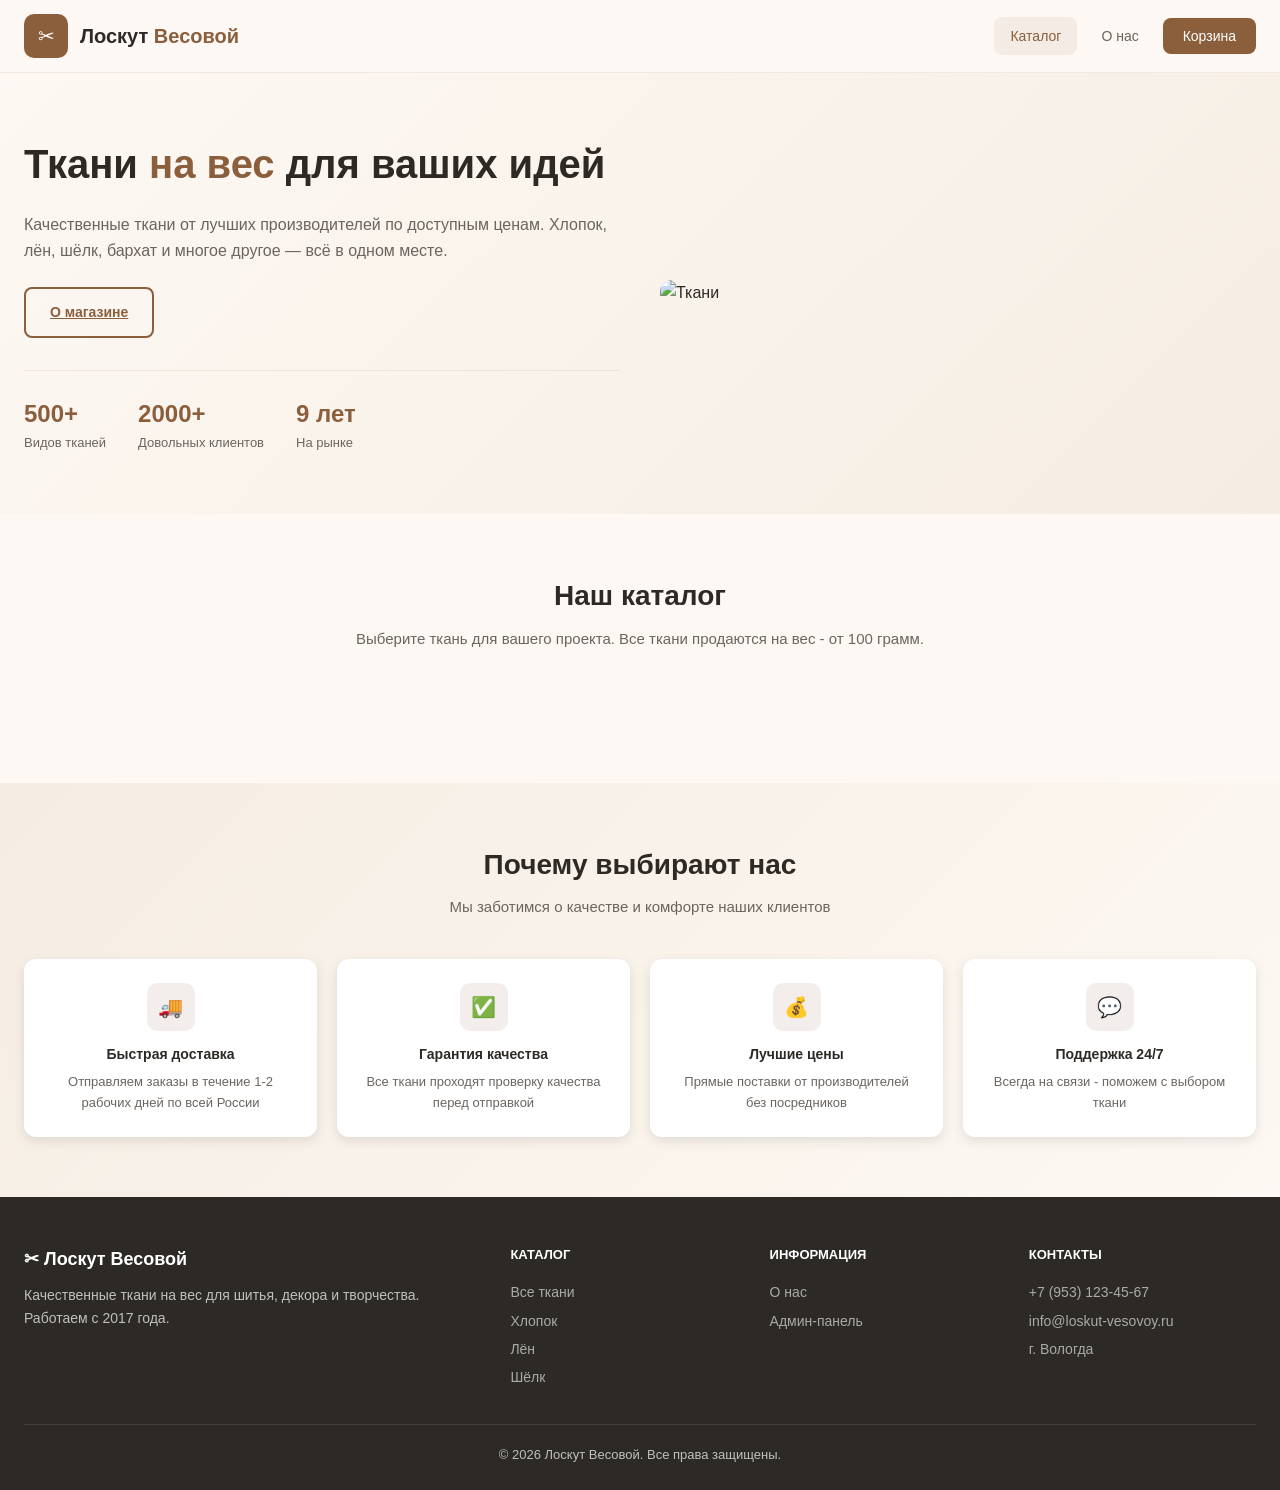
==== index.html @ c0ed5015 "Update index.html" ====
<!DOCTYPE html>
<html lang="ru">
<head>
    <meta charset="UTF-8">
    <meta name="viewport" content="width=device-width, initial-scale=1.0">
    <title>Лоскут Весовой — Ткани на любой вкус</title>
    <link href="https://cdn.jsdelivr.net/npm/@fontsource/open-sans@4.5.14/index.min.css" rel="stylesheet">
    <link href="https://cdn.jsdelivr.net/npm/@fontsource/montserrat@4.5.14/index.min.css" rel="stylesheet">
    <link rel="stylesheet" href="styles.css">
</head>
<body>

<!-- Header -->
<header class="header" id="header">
    <div class="header-inner">
        <a href="#" class="logo" onclick="showPage('catalog')">
            <div class="logo-icon">✂</div>
            <div class="logo-text">Лоскут <span>Весовой</span></div>
        </a>
        <nav class="nav">
            <a href="index.html" class="nav-link active">Каталог</a>
            <a href="about.html" class="nav-link">О нас</a>

            <button class="cart-btn" onclick="toggleCart()">
                Корзина
                <span class="cart-badge" id="cartBadge" style="display:none">0</span>
            </button>
        </nav>
    </div>
</header>

<!-- Hero -->
<section class="hero" id="hero-section">
    <div class="hero-inner">
        <div class="hero-content">
            <h1>Ткани <span>на вес</span> для ваших идей</h1>
            <p>Качественные ткани от лучших производителей по доступным ценам. Хлопок, лён, шёлк, бархат и многое другое — всё в одном месте.</p>
            <div class="hero-buttons">
                <a href="about.html" class="btn-secondary">О магазине</a>
            </div>
            <div class="hero-stats">
                <div class="stat-item"><div class="stat-number">500+</div><div class="stat-label">Видов тканей</div></div>
                <div class="stat-item"><div class="stat-number">2000+</div><div class="stat-label">Довольных клиентов</div></div>
                <div class="stat-item"><div class="stat-number">9 лет</div><div class="stat-label">На рынке</div></div>
            </div>
        </div>
        <div class="hero-image">
            <img src="https://image.qwenlm.ai/public_source/76bb5dd4-4f72-4671-b805-d03a52364dad/100a3c32a-c3f6-46ad-b2ae-1c4dc90c22da.png" alt="Ткани">
        </div>
    </div>
</section>

<!-- Catalog Page -->
<div id="page-catalog">
    <section class="section">
        <div class="section-header">
            <h2>Наш каталог</h2>
            <p>Выберите ткань для вашего проекта. Все ткани продаются на вес - от 100 грамм.</p>
        </div>
        <div class="categories" id="categories"></div>
        <div class="products-grid" id="productsGrid"></div>
    </section>
    
    <section class="features">
        <div class="section-header">
            <h2>Почему выбирают нас</h2>
            <p>Мы заботимся о качестве и комфорте наших клиентов</p>
        </div>
        <div class="features-grid">
            <div class="feature-card">
                <div class="feature-icon">🚚</div>
                <h3>Быстрая доставка</h3>
                <p>Отправляем заказы в течение 1-2 рабочих дней по всей России</p>
            </div>
            <div class="feature-card">
                <div class="feature-icon">✅</div>
                <h3>Гарантия качества</h3>
                <p>Все ткани проходят проверку качества перед отправкой</p>
            </div>
            <div class="feature-card">
                <div class="feature-icon">💰</div>
                <h3>Лучшие цены</h3>
                <p>Прямые поставки от производителей без посредников</p>
            </div>
            <div class="feature-card">
                <div class="feature-icon">💬</div>
                <h3>Поддержка 24/7</h3>
                <p>Всегда на связи - поможем с выбором ткани</p>
            </div>
        </div>
    </section>
</div>

<!-- Footer -->
<footer class="footer" id="footer">
    <div class="footer-inner">
        <div class="footer-brand">
            <h3>✂ Лоскут Весовой</h3>
            <p>Качественные ткани на вес для шитья, декора и творчества. Работаем с 2017 года.</p>
        </div>
        <div class="footer-col">
            <h4>Каталог</h4>
            <a onclick="filterProducts('all')">Все ткани</a>
            <a onclick="filterProducts('cotton')">Хлопок</a>
            <a onclick="filterProducts('linen')">Лён</a>
            <a onclick="filterProducts('silk')">Шёлк</a>
        </div>
        <div class="footer-col">
            <h4>Информация</h4>
            <a href="about.html">О нас</a>
            <a href="admin.html">Админ-панель</a>
        </div>
        <div class="footer-col">
            <h4>Контакты</h4>
            <a>+7 (953) 123-45-67</a>
            <a>info@loskut-vesovoy.ru</a>
            <a>г. Вологда</a>
        </div>
    </div>
    <div class="footer-bottom">© 2026 Лоскут Весовой. Все права защищены.</div>
</footer>

<!-- Cart Sidebar -->
<div class="cart-overlay" id="cartOverlay" onclick="toggleCart()"></div>
<div class="cart-sidebar" id="cartSidebar">
    <div class="cart-header">
        <h3>Корзина</h3>
        <button class="cart-close" onclick="toggleCart()">✕</button>
    </div>
    <div class="cart-items" id="cartItems"></div>
    <div class="cart-footer" id="cartFooter" style="display:none;">
        <div class="cart-total">
            <span class="cart-total-label">Итого:</span>
            <span class="cart-total-value" id="cartTotal">0 ₽</span>
        </div>
        <button class="checkout-btn" onclick="openCheckout()">Оформить заказ</button>
    </div>
</div>

<!-- Product Popup Modal -->
<div class="modal-overlay" id="productModal">
    <div class="modal modal-product">
        <div class="modal-header">
            <h3 id="modalProductTitle">Товар</h3>
            <button class="modal-close" onclick="closeProductModal()">✕</button>
        </div>
        <div class="modal-body" id="modalProductBody"></div>
    </div>
</div>

<!-- Checkout Modal -->
<div class="modal-overlay" id="checkoutModal">
    <div class="modal">
        <div class="modal-header">
            <h3>Оформление заказа</h3>
            <button class="modal-close" onclick="closeCheckout()">✕</button>
        </div>
        <div class="modal-body" id="checkoutBody">
            <div class="order-summary" id="orderSummary"></div>
            <form id="orderForm" onsubmit="submitOrder(event)">
                <div class="form-group">
                    <label class="form-label">Имя *</label>
                    <input type="text" class="form-input" id="customerName" required placeholder="Ваше имя">
                </div>
                <div class="form-row">
                    <div class="form-group">
                        <label class="form-label">Телефон *</label>
                        <input type="tel" class="form-input" id="customerPhone" required placeholder="+7 (___) ___-__-__">
                    </div>
                    <div class="form-group">
                        <label class="form-label">Email</label>
                        <input type="email" class="form-input" id="customerEmail" placeholder="email@example.com">
                    </div>
                </div>
                <div class="form-group">
                    <label class="form-label">Город *</label>
                    <input type="text" class="form-input" id="customerCity" required placeholder="Ваш город">
                </div>
                <div class="form-group">
                    <label class="form-label">Адрес доставки *</label>
                    <input type="text" class="form-input" id="customerAddress" required placeholder="Улица, дом, квартира">
                </div>
                <div class="form-group">
                    <label class="form-label">Комментарий</label>
                    <textarea class="form-input" id="customerComment" placeholder="Дополнительные пожелания..."></textarea>
                </div>
                <button type="submit" class="submit-order-btn">Подтвердить заказ</button>
            </form>
        </div>
    </div>
</div>

<!-- Toast Notifications -->
<div class="toast-container" id="toastContainer"></div>

<script src="js/script.js"></script>
</body>
</html>
---- styles.css ----
/* ===== RESET & BASE ===== */
* { margin: 0; padding: 0; box-sizing: border-box; }

:root {
    --primary: #8B5E3C;
    --primary-dark: #6B4226;
    --bg: #FDF8F3;
    --bg-card: #FFFFFF;
    --text: #2D2A26;
    --text-light: #6B6560;
    --success: #4A7C59;
    --danger: #C45B4A;
    --shadow: 0 4px 12px rgba(0,0,0,0.1);
    --radius: 12px;
    --radius-sm: 8px;
}

body {
    font-family: 'Open Sans', sans-serif;
    background: var(--bg);
    color: var(--text);
    line-height: 1.6;
}

h1, h2, h3, h4 { font-family: 'Montserrat', sans-serif; }

/* ===== HEADER ===== */
.header {
    position: fixed; top: 0; left: 0; right: 0; z-index: 1000;
    background: rgba(253, 248, 243, 0.95);
    border-bottom: 1px solid rgba(139, 94, 60, 0.1);
}
.header-inner {
    max-width: 1280px; margin: 0 auto; padding: 0 24px;
    display: flex; align-items: center; justify-content: space-between;
    height: 72px;
}
.logo { display: flex; align-items: center; gap: 12px; text-decoration: none; color: var(--text); }
.logo-icon {
    width: 44px; height: 44px; background: var(--primary);
    border-radius: 10px; display: flex; align-items: center; justify-content: center;
    color: white; font-size: 20px;
}
.logo-text { font-weight: 700; font-size: 20px; }
.logo-text span { color: var(--primary); }

.nav { display: flex; align-items: center; gap: 8px; }
.nav-link {
    padding: 8px 16px; border-radius: var(--radius-sm);
    text-decoration: none; color: var(--text-light);
    font-size: 14px; border: none; background: none; cursor: pointer;
}
.nav-link:hover, .nav-link.active { color: var(--primary); background: rgba(139, 94, 60, 0.08); }

.cart-btn {
    position: relative; display: flex; align-items: center; gap: 8px;
    padding: 10px 20px; background: var(--primary); color: white;
    border: none; border-radius: var(--radius-sm); font-size: 14px; cursor: pointer;
}
.cart-badge {
    position: absolute; top: -6px; right: -6px;
    background: var(--danger); color: white;
    width: 22px; height: 22px; border-radius: 50%;
    display: flex; align-items: center; justify-content: center;
    font-size: 11px; border: 2px solid var(--bg);
}

/* ===== HERO ===== */
.hero { margin-top: 72px; padding: 60px 24px; background: linear-gradient(135deg, #FDF8F3, #F5EDE3); }
.hero-inner { max-width: 1280px; margin: 0 auto; display: grid; grid-template-columns: 1fr 1fr; gap: 40px; align-items: center; }
.hero-content h1 { font-size: 40px; margin-bottom: 16px; }
.hero-content h1 span { color: var(--primary); }
.hero-content p { font-size: 16px; color: var(--text-light); margin-bottom: 24px; }
.hero-buttons { display: flex; gap: 12px; flex-wrap: wrap; }
.hero-image img { width: 100%; border-radius: var(--radius); }
.hero-stats { display: flex; gap: 32px; margin-top: 32px; padding-top: 24px; border-top: 1px solid rgba(139, 94, 60, 0.1); }
.stat-number { font-size: 24px; font-weight: 700; color: var(--primary); }
.stat-label { font-size: 13px; color: var(--text-light); }

/* ===== BUTTONS ===== */
.btn-primary, .btn-secondary {
    padding: 12px 24px; border-radius: var(--radius-sm);
    font-size: 14px; font-weight: 600; cursor: pointer; border: none;
    display: inline-flex; align-items: center; gap: 8px;
}
.btn-primary { background: var(--primary); color: white; }
.btn-primary:hover { background: var(--primary-dark); }
.btn-secondary { background: transparent; color: var(--primary); border: 2px solid var(--primary); }
.btn-secondary:hover { background: rgba(139, 94, 60, 0.08); }
.btn-small { padding: 8px 16px; font-size: 13px; }
.btn-secondary.danger { border-color: var(--danger); color: var(--danger); }

/* ===== SECTIONS ===== */
.section { padding: 60px 24px; max-width: 1280px; margin: 0 auto; }
.section-header { text-align: center; margin-bottom: 40px; }
.section-header h2 { font-size: 28px; margin-bottom: 8px; }
.section-header p { color: var(--text-light); font-size: 15px; }

/* ===== CATEGORIES ===== */
.categories { display: flex; justify-content: center; gap: 10px; margin-bottom: 32px; flex-wrap: wrap; }
.category-btn {
    padding: 8px 20px; border: 2px solid rgba(139, 94, 60, 0.15);
    background: transparent; border-radius: 50px; font-size: 14px; cursor: pointer;
}
.category-btn:hover, .category-btn.active { border-color: var(--primary); color: var(--primary); }
.category-btn.active { background: var(--primary); color: white; }

/* ===== PRODUCTS GRID ===== */
.products-grid { display: grid; grid-template-columns: repeat(auto-fill, minmax(260px, 1fr)); gap: 20px; }
.product-card {
    background: var(--bg-card); border-radius: var(--radius); overflow: hidden;
    box-shadow: var(--shadow); cursor: pointer; transition: transform 0.2s;
}
.product-card:hover { transform: translateY(-4px); }
.product-image { position: relative; height: 200px; overflow: hidden; }
.product-image img { width: 100%; height: 100%; object-fit: cover; }
.product-badge {
    position: absolute; top: 10px; left: 10px; padding: 4px 10px;
    border-radius: 50px; font-size: 11px; font-weight: 600; color: white;
}
.badge-new { background: var(--success); }
.badge-sale { background: var(--danger); }
.badge-hit { background: var(--primary); }
.product-info { padding: 16px; }
.product-category { font-size: 11px; color: var(--primary); text-transform: uppercase; font-weight: 600; }
.product-name { font-size: 16px; font-weight: 700; margin: 4px 0 8px; }
.product-desc { font-size: 13px; color: var(--text-light); margin-bottom: 12px; }
.product-footer { display: flex; align-items: center; justify-content: space-between; }
.product-price { font-size: 18px; font-weight: 700; color: var(--primary); }
.product-price small { font-size: 12px; font-weight: 400; color: var(--text-light); }
.add-to-cart {
    padding: 8px 16px; background: var(--primary); color: white;
    border: none; border-radius: var(--radius-sm); font-size: 13px; cursor: pointer;
}
.add-to-cart:hover { background: var(--primary-dark); }
.add-to-cart.added { background: var(--success); }

/* ===== FEATURES ===== */
.features { background: linear-gradient(135deg, #F5EDE3, #FDF8F3); padding: 60px 24px; }
.features-grid { max-width: 1280px; margin: 0 auto; display: grid; grid-template-columns: repeat(4, 1fr); gap: 20px; }
.feature-card {
    text-align: center; padding: 24px; background: var(--bg-card);
    border-radius: var(--radius); box-shadow: var(--shadow);
}
.feature-icon {
    width: 48px; height: 48px; margin: 0 auto 12px;
    background: rgba(139, 94, 60, 0.1); border-radius: 10px;
    display: flex; align-items: center; justify-content: center; font-size: 20px;
}
.feature-card h3 { font-size: 14px; margin-bottom: 6px; }
.feature-card p { font-size: 13px; color: var(--text-light); }

/* ===== ABOUT PAGE ===== */
.about-image { width: 100%; border-radius: var(--radius); margin-bottom: 24px; }
.about-grid { display: grid; grid-template-columns: 1fr 1fr; gap: 20px; margin-bottom: 24px; }
.about-card, .contacts-card {
    background: var(--bg-card); padding: 20px; border-radius: var(--radius);
    box-shadow: var(--shadow);
}
.about-card h3, .contacts-card h3 { font-size: 16px; margin-bottom: 8px; }
.about-card p { font-size: 14px; color: var(--text-light); }
.contacts-grid { display: grid; grid-template-columns: 1fr 1fr; gap: 10px; font-size: 14px; color: var(--text-light); }

/* ===== ADMIN PANEL ===== */
.admin-section { display: none; padding: 60px 24px; max-width: 1280px; margin: 0 auto; }
.admin-section.visible { display: block; }
.admin-header { display: flex; align-items: center; justify-content: space-between; margin-bottom: 24px; flex-wrap: wrap; gap: 12px; }
.admin-header h2 { font-size: 24px; }
.admin-actions { display: flex; gap: 10px; }
.admin-stats { display: grid; grid-template-columns: repeat(3, 1fr); gap: 16px; margin-bottom: 24px; }
.admin-stat-card { background: var(--bg-card); border-radius: var(--radius); padding: 20px; box-shadow: var(--shadow); text-align: center; }
.admin-stat-card .stat-label { font-size: 12px; color: var(--text-light); text-transform: uppercase; }
.admin-stat-card .stat-number { font-size: 28px; margin-top: 4px; }
.orders-table-wrapper { background: var(--bg-card); border-radius: var(--radius); box-shadow: var(--shadow); overflow-x: auto; }
.orders-table { width: 100%; border-collapse: collapse; min-width: 700px; }
.orders-table th, .orders-table td { padding: 12px 16px; text-align: left; font-size: 13px; border-bottom: 1px solid rgba(139, 94, 60, 0.06); }
.orders-table th { background: rgba(139, 94, 60, 0.05); font-weight: 600; color: var(--text-light); text-transform: uppercase; }
.delete-order-btn {
    padding: 4px 10px; background: rgba(196, 91, 74, 0.1); color: var(--danger);
    border: none; border-radius: 6px; font-size: 12px; cursor: pointer;
}
.no-orders { text-align: center; padding: 40px 20px; color: var(--text-light); }
.no-orders-icon { font-size: 40px; margin-bottom: 12px; }

/* ===== FOOTER ===== */
.footer { background: var(--text); color: rgba(255,255,255,0.7); padding: 48px 24px 24px; }
.footer-inner { max-width: 1280px; margin: 0 auto; display: grid; grid-template-columns: 2fr 1fr 1fr 1fr; gap: 32px; }
.footer-brand h3 { color: white; font-size: 18px; margin-bottom: 10px; }
.footer-brand p { font-size: 14px; }
.footer-col h4 { color: white; font-size: 13px; text-transform: uppercase; margin-bottom: 12px; }
.footer-col a { display: block; color: rgba(255,255,255,0.6); text-decoration: none; font-size: 14px; padding: 3px 0; cursor: pointer; }
.footer-col a:hover { color: white; }
.footer-bottom { max-width: 1280px; margin: 32px auto 0; padding-top: 20px; border-top: 1px solid rgba(255,255,255,0.1); text-align: center; font-size: 13px; }

/* ===== PAGE VISIBILITY ===== */
.page-hidden { display: none !important; }

/* ===== CART SIDEBAR ===== */
.cart-overlay {
    position: fixed; top: 0; left: 0; right: 0; bottom: 0;
    background: rgba(0,0,0,0.5); z-index: 2000;
    opacity: 0; visibility: hidden; transition: all 0.3s;
}
.cart-overlay.open { opacity: 1; visibility: visible; }
.cart-sidebar {
    position: fixed; top: 0; right: -400px; width: 400px; max-width: 100vw;
    height: 100vh; background: var(--bg); z-index: 2001;
    transition: right 0.3s; display: flex; flex-direction: column;
}
.cart-sidebar.open { right: 0; }
.cart-header { padding: 20px; border-bottom: 1px solid rgba(139,94,60,0.1); display: flex; align-items: center; justify-content: space-between; }
.cart-close { width: 36px; height: 36px; border: none; background: rgba(139,94,60,0.08); border-radius: 8px; cursor: pointer; font-size: 18px; }
.cart-items { flex: 1; overflow-y: auto; padding: 16px 20px; }
.cart-empty { text-align: center; padding: 40px 20px; color: var(--text-light); }
.cart-empty-icon { font-size: 40px; margin-bottom: 12px; }
.cart-item { display: flex; gap: 12px; padding: 12px 0; border-bottom: 1px solid rgba(139,94,60,0.08); }
.cart-item-image { width: 64px; height: 64px; border-radius: var(--radius-sm); object-fit: cover; }
.cart-item-info { flex: 1; }
.cart-item-name { font-weight: 600; font-size: 14px; margin-bottom: 4px; }
.cart-item-price { color: var(--primary); font-weight: 600; font-size: 14px; }
.cart-item-controls { display: flex; align-items: center; gap: 8px; margin-top: 6px; }
.qty-btn {
    width: 28px; height: 28px; border: 1px solid rgba(139,94,60,0.2);
    background: transparent; border-radius: 6px; font-size: 14px; cursor: pointer;
}
.qty-value { font-weight: 600; font-size: 13px; min-width: 20px; text-align: center; }
.cart-item-remove { background: none; border: none; color: var(--danger); cursor: pointer; font-size: 12px; }
.cart-footer { padding: 20px; border-top: 1px solid rgba(139,94,60,0.1); background: var(--bg-card); }
.cart-total { display: flex; justify-content: space-between; margin-bottom: 12px; }
.cart-total-label { font-size: 15px; color: var(--text-light); }
.cart-total-value { font-size: 20px; font-weight: 700; color: var(--primary); }
.checkout-btn {
    width: 100%; padding: 14px; background: var(--primary); color: white;
    border: none; border-radius: var(--radius-sm); font-size: 15px; cursor: pointer;
}
.checkout-btn:hover { background: var(--primary-dark); }

/* ===== MODALS ===== */
.modal-overlay {
    position: fixed; top: 0; left: 0; right: 0; bottom: 0;
    background: rgba(0,0,0,0.6); z-index: 3000;
    display: flex; align-items: center; justify-content: center;
    opacity: 0; visibility: hidden; transition: all 0.3s; padding: 20px;
}
.modal-overlay.open { opacity: 1; visibility: visible; }
.modal {
    background: var(--bg); border-radius: var(--radius);
    width: 100%; max-width: 520px; max-height: 90vh; overflow-y: auto;
}
.modal-product { max-width: 900px; }
.modal-header { padding: 20px; border-bottom: 1px solid rgba(139,94,60,0.1); display: flex; align-items: center; justify-content: space-between; }
.modal-header h3 { font-size: 18px; }
.modal-close { width: 32px; height: 32px; border: none; background: rgba(139,94,60,0.08); border-radius: 8px; cursor: pointer; font-size: 16px; }
.modal-body { padding: 20px; }

/* ===== PRODUCT MODAL CONTENT ===== */
.pd-grid { display: grid; grid-template-columns: 1fr 1fr; gap: 24px; }
.pd-main-image { width: 100%; aspect-ratio: 1; border-radius: var(--radius); overflow: hidden; background: #f5f0eb; }
.pd-main-image img { width: 100%; height: 100%; object-fit: cover; }
.pd-thumbnails { display: flex; gap: 8px; margin-top: 12px; }
.pd-thumb { width: 60px; height: 60px; border-radius: var(--radius-sm); overflow: hidden; cursor: pointer; border: 2px solid transparent; }
.pd-thumb.active { border-color: var(--primary); }
.pd-thumb img { width: 100%; height: 100%; object-fit: cover; }
.pd-info .pd-category {
    display: inline-block; padding: 4px 10px; background: rgba(139,94,60,0.08);
    color: var(--primary); border-radius: 50px; font-size: 11px; font-weight: 600;
    text-transform: uppercase; margin-bottom: 8px;
}
.pd-info .pd-name { font-size: 24px; font-weight: 700; margin-bottom: 8px; }
.pd-info .pd-rating { display: flex; align-items: center; gap: 6px; margin-bottom: 16px; font-size: 14px; }
.pd-info .pd-stars { color: #F5A623; }
.pd-price-block {
    display: flex; align-items: baseline; gap: 12px; margin-bottom: 20px;
    padding: 16px; background: rgba(139,94,60,0.04); border-radius: var(--radius);
}
.pd-price { font-size: 28px; font-weight: 700; color: var(--primary); }
.pd-price-unit { font-size: 14px; color: var(--text-light); }
.pd-desc { color: var(--text-light); font-size: 14px; margin-bottom: 20px; }
.pd-section-title { font-size: 13px; font-weight: 700; text-transform: uppercase; margin-bottom: 10px; }
.pd-quick-weights { display: flex; gap: 6px; margin-bottom: 16px; flex-wrap: wrap; }
.pd-quick-weight {
    padding: 6px 14px; border: 1px solid rgba(139,94,60,0.15);
    background: transparent; border-radius: 50px; font-size: 12px; cursor: pointer;
}
.pd-quick-weight:hover, .pd-quick-weight.active { border-color: var(--primary); color: var(--primary); }
.pd-quick-weight.active { background: var(--primary); color: white; }
.pd-weight-selector {
    display: flex; align-items: center; gap: 12px; margin-bottom: 20px;
    padding: 12px; background: var(--bg-card); border-radius: var(--radius-sm);
    border: 2px solid rgba(139,94,60,0.1);
}
.pd-weight-label { font-size: 13px; font-weight: 600; min-width: 50px; }
.pd-weight-controls { display: flex; align-items: center; gap: 0; }
.pd-weight-btn {
    width: 36px; height: 36px; border: 1px solid rgba(139,94,60,0.2);
    background: transparent; font-size: 16px; cursor: pointer;
}
.pd-weight-btn:first-child { border-radius: var(--radius-sm) 0 0 var(--radius-sm); }
.pd-weight-btn:last-child { border-radius: 0 var(--radius-sm) var(--radius-sm) 0; }
.pd-weight-value {
    width: 50px; height: 36px; border: 1px solid rgba(139,94,60,0.2);
    border-left: none; border-right: none; text-align: center; font-size: 14px; font-weight: 600;
}
.pd-weight-unit { font-size: 13px; color: var(--text-light); }
.pd-weight-total { margin-left: auto; font-size: 16px; font-weight: 700; color: var(--primary); }
.pd-actions { display: flex; gap: 10px; margin-bottom: 20px; }
.pd-add-btn {
    flex: 1; padding: 12px; background: var(--primary); color: white;
    border: none; border-radius: var(--radius-sm); font-size: 14px; cursor: pointer;
}
.pd-add-btn:hover { background: var(--primary-dark); }
.pd-add-btn.added { background: var(--success); }
.pd-fav-btn {
    width: 44px; height: 44px; border: 2px solid rgba(139,94,60,0.15);
    background: transparent; border-radius: var(--radius-sm); font-size: 18px; cursor: pointer;
}
.pd-fav-btn:hover, .pd-fav-btn.active { border-color: var(--danger); color: var(--danger); }
.pd-features { display: grid; grid-template-columns: 1fr 1fr; gap: 8px; margin-bottom: 20px; }
.pd-feature {
    display: flex; align-items: center; gap: 8px; padding: 10px;
    background: rgba(139,94,60,0.03); border-radius: var(--radius-sm); font-size: 12px;
}
.pd-feature strong { display: block; color: var(--text); }

/* Tabs */
.pd-tabs { margin-top: 24px; }
.pd-tab-headers { display: flex; border-bottom: 2px solid rgba(139,94,60,0.1); margin-bottom: 16px; }
.pd-tab-header {
    padding: 10px 20px; border: none; background: none; font-size: 13px;
    cursor: pointer; color: var(--text-light); border-bottom: 2px solid transparent; margin-bottom: -2px;
}
.pd-tab-header:hover, .pd-tab-header.active { color: var(--primary); }
.pd-tab-header.active { border-bottom-color: var(--primary); }
.pd-tab-content { display: none; }
.pd-tab-content.active { display: block; }
.pd-specs-table { width: 100%; font-size: 13px; }
.pd-specs-table tr { border-bottom: 1px solid rgba(139,94,60,0.06); }
.pd-specs-table td { padding: 8px 0; }
.pd-specs-table td:first-child { color: var(--text-light); width: 45%; }
.pd-care-list { list-style: none; font-size: 13px; color: var(--text-light); }
.pd-care-list li { padding: 6px 0; display: flex; align-items: center; gap: 10px; }
.pd-care-list li::before { content: '•'; color: var(--primary); font-weight: bold; }

/* Related products in modal */
.pd-related { margin-top: 24px; padding-top: 20px; border-top: 1px solid rgba(139,94,60,0.1); }
.pd-related h4 { font-size: 16px; margin-bottom: 16px; }
.pd-related .products-grid { grid-template-columns: repeat(2, 1fr); gap: 16px; }

/* ===== CHECKOUT FORM ===== */
.form-group { margin-bottom: 16px; }
.form-label { display: block; font-size: 12px; font-weight: 600; color: var(--text-light); margin-bottom: 4px; text-transform: uppercase; }
.form-input {
    width: 100%; padding: 10px 14px; border: 2px solid rgba(139,94,60,0.15);
    border-radius: var(--radius-sm); font-size: 14px; background: var(--bg-card);
}
.form-input:focus { outline: none; border-color: var(--primary); }
.form-row { display: grid; grid-template-columns: 1fr 1fr; gap: 12px; }
textarea.form-input { resize: vertical; min-height: 70px; }
.order-summary { background: rgba(139,94,60,0.05); border-radius: var(--radius-sm); padding: 14px; margin-bottom: 20px; font-size: 13px; }
.order-summary h4 { font-size: 13px; margin-bottom: 10px; color: var(--text-light); }
.order-summary-item { display: flex; justify-content: space-between; padding: 3px 0; }
.order-summary-total { display: flex; justify-content: space-between; font-weight: 700; margin-top: 8px; padding-top: 8px; border-top: 1px solid rgba(139,94,60,0.15); }
.submit-order-btn {
    width: 100%; padding: 14px; background: var(--success); color: white;
    border: none; border-radius: var(--radius-sm); font-size: 15px; cursor: pointer;
}
.submit-order-btn:hover { background: #3D6B4C; }

/* Success message */
.success-message { text-align: center; padding: 32px 16px; }
.success-icon {
    width: 64px; height: 64px; background: rgba(74,124,89,0.1);
    border-radius: 50%; display: flex; align-items: center; justify-content: center;
    margin: 0 auto 16px; font-size: 28px;
}
.success-message h3 { font-size: 20px; margin-bottom: 6px; }
.success-message p { color: var(--text-light); font-size: 14px; }

/* ===== TOAST ===== */
.toast-container { position: fixed; top: 84px; right: 20px; z-index: 5000; display: flex; flex-direction: column; gap: 8px; }
.toast {
    padding: 12px 16px; background: var(--bg-card); border-radius: var(--radius-sm);
    box-shadow: var(--shadow); font-size: 14px; border-left: 4px solid var(--success);
    animation: toastIn 0.3s, toastOut 0.3s 2.7s forwards;
}
@keyframes toastIn { from { opacity: 0; transform: translateX(50px); } to { opacity: 1; transform: translateX(0); } }
@keyframes toastOut { from { opacity: 1; transform: translateX(0); } to { opacity: 0; transform: translateX(50px); } }

/* ===== RESPONSIVE ===== */
@media (max-width: 1024px) {
    .hero-inner { grid-template-columns: 1fr; }
    .features-grid { grid-template-columns: repeat(2, 1fr); }
    .footer-inner { grid-template-columns: 1fr 1fr; }
    .pd-grid { grid-template-columns: 1fr; }
}
@media (max-width: 768px) {
    .hero-content h1 { font-size: 28px; }
    .hero-stats { gap: 20px; }
    .features-grid { grid-template-columns: 1fr; }
    .admin-stats { grid-template-columns: 1fr; }
    .form-row { grid-template-columns: 1fr; }
    .footer-inner { grid-template-columns: 1fr; }
    .cart-sidebar { width: 100vw; }
    .nav-link:not(.cart-btn) { display: none; }
    .about-grid, .contacts-grid { grid-template-columns: 1fr; }
    .pd-features { grid-template-columns: 1fr; }
    .pd-related .products-grid { grid-template-columns: 1fr; }
}

/* ===== ABOUT PAGE ===== */
.about-page { margin-top: 72px; }
.about-container { max-width: 900px; margin: 0 auto; }
.about-image { 
    width: 100%; 
    border-radius: var(--radius); 
    margin-bottom: 32px;
    box-shadow: var(--shadow);
}
.about-grid { 
    display: grid; 
    grid-template-columns: repeat(2, 1fr); 
    gap: 20px; 
    margin-bottom: 32px; 
}
.about-card {
    background: var(--bg-card); 
    padding: 24px; 
    border-radius: var(--radius);
    box-shadow: var(--shadow);
}
.about-card h3 { 
    font-size: 16px; 
    margin-bottom: 10px; 
    color: var(--text);
}
.about-card p { 
    font-size: 14px; 
    color: var(--text-light); 
    line-height: 1.6;
}
.contacts-card {
    background: var(--bg-card); 
    padding: 24px; 
    border-radius: var(--radius);
    box-shadow: var(--shadow);
    margin-bottom: 32px;
}
.contacts-card h3 { 
    font-size: 16px; 
    margin-bottom: 16px; 
}
.contacts-grid { 
    display: grid; 
    grid-template-columns: repeat(2, 1fr); 
    gap: 12px; 
    font-size: 14px; 
    color: var(--text-light);
}
.about-stats {
    display: grid; 
    grid-template-columns: repeat(4, 1fr); 
    gap: 16px;
    text-align: center;
    padding: 24px;
    background: var(--bg-card);
    border-radius: var(--radius);
    box-shadow: var(--shadow);
}
.about-stats .stat-number {
    display: block;
    font-size: 28px;
    font-weight: 700;
    color: var(--primary);
    margin-bottom: 4px;
}
.about-stats .stat-label {
    font-size: 13px;
    color: var(--text-light);
}

@media (max-width: 768px) {
    .about-grid, .contacts-grid { grid-template-columns: 1fr; }
    .about-stats { grid-template-columns: repeat(2, 1fr); }
}
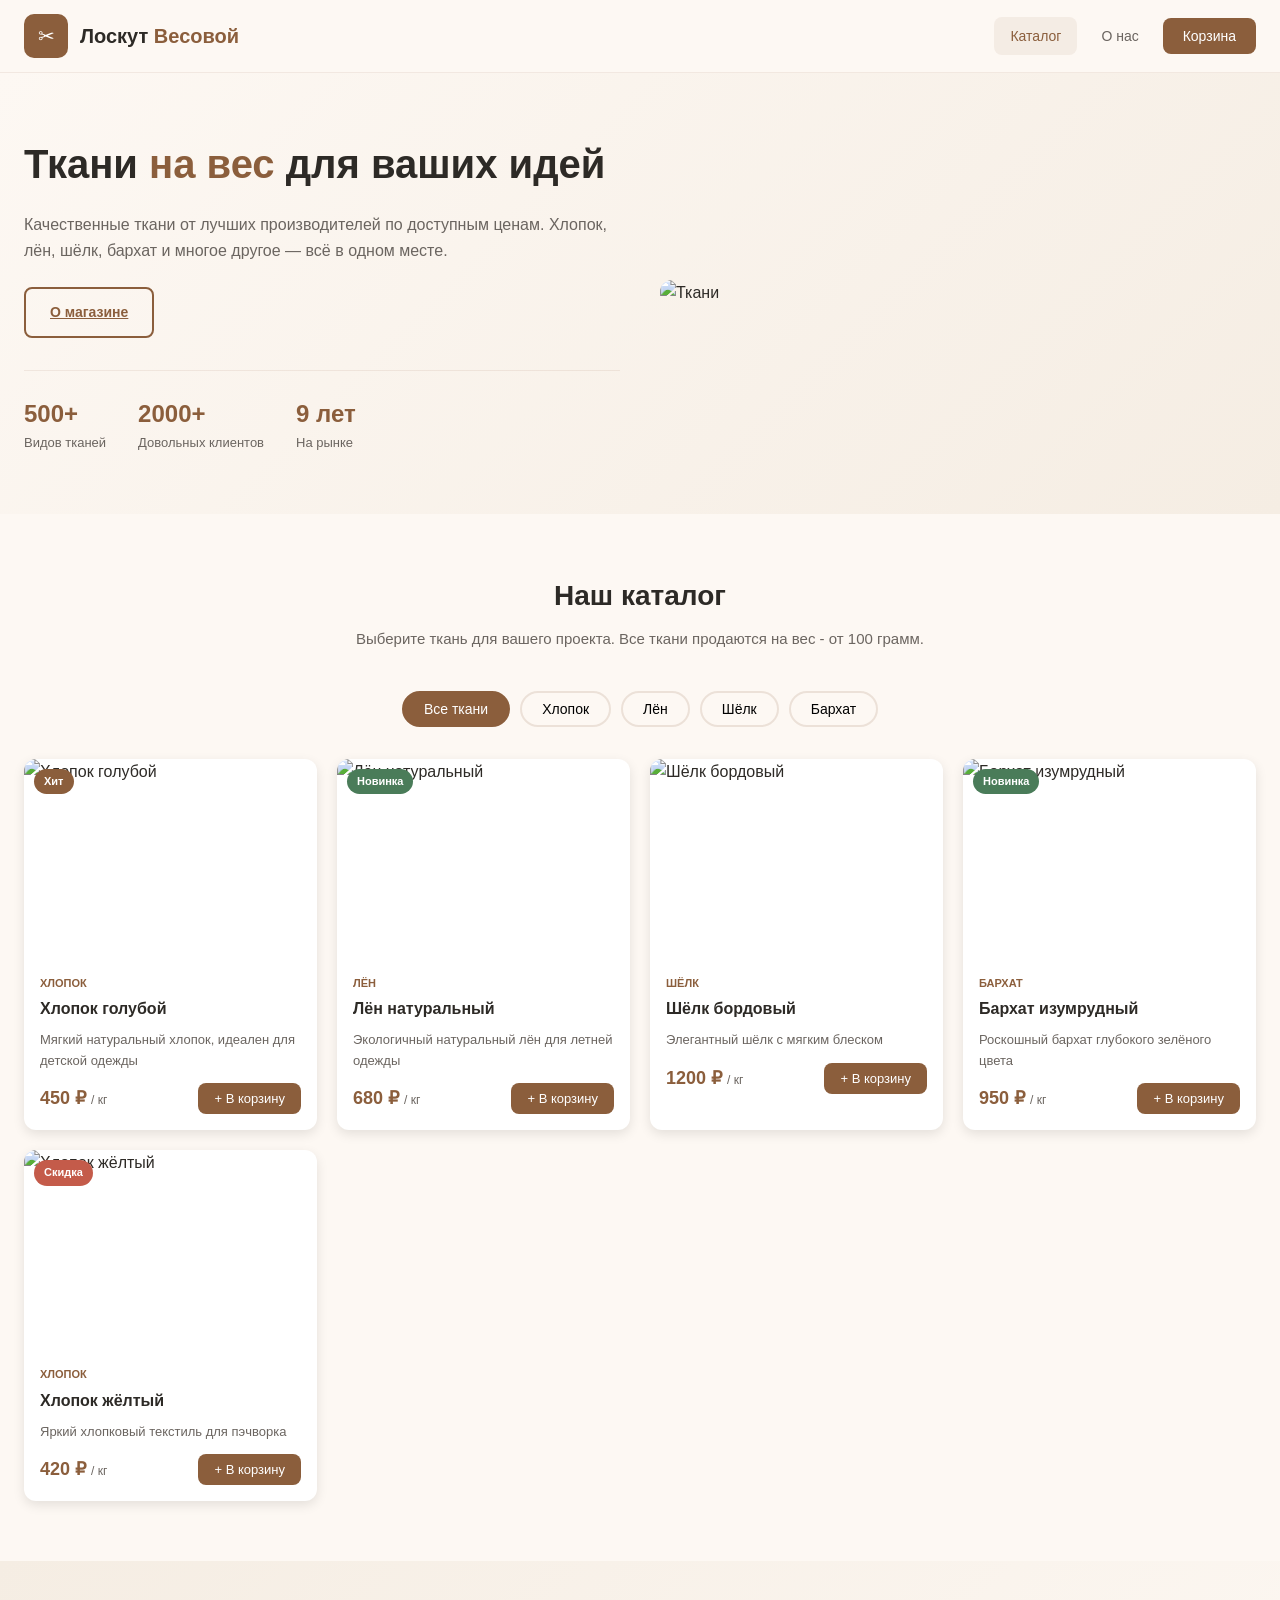
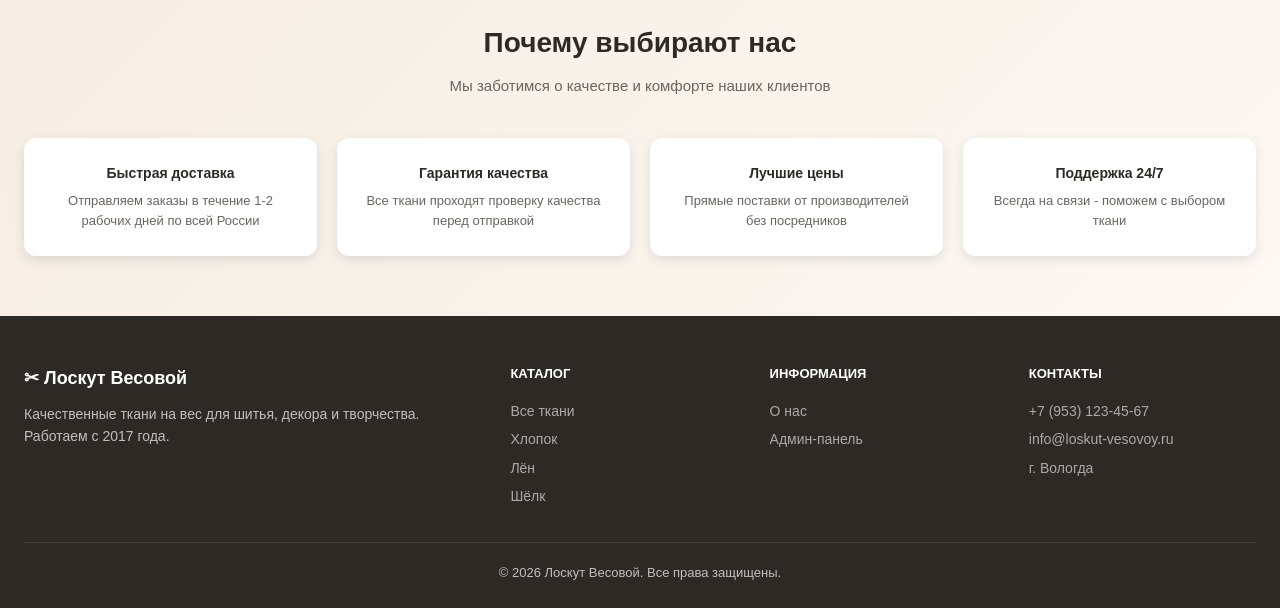
==== commit 0cd2671a: "Update index.html" ====
--- a/index.html
+++ b/index.html
@@ -20,7 +20,6 @@
         <nav class="nav">
             <a href="index.html" class="nav-link active">Каталог</a>
             <a href="about.html" class="nav-link">О нас</a>
-
             <button class="cart-btn" onclick="toggleCart()">
                 Корзина
                 <span class="cart-badge" id="cartBadge" style="display:none">0</span>
@@ -68,22 +67,18 @@
         </div>
         <div class="features-grid">
             <div class="feature-card">
-                <div class="feature-icon">🚚</div>
                 <h3>Быстрая доставка</h3>
                 <p>Отправляем заказы в течение 1-2 рабочих дней по всей России</p>
             </div>
             <div class="feature-card">
-                <div class="feature-icon">✅</div>
                 <h3>Гарантия качества</h3>
                 <p>Все ткани проходят проверку качества перед отправкой</p>
             </div>
             <div class="feature-card">
-                <div class="feature-icon">💰</div>
                 <h3>Лучшие цены</h3>
                 <p>Прямые поставки от производителей без посредников</p>
             </div>
             <div class="feature-card">
-                <div class="feature-icon">💬</div>
                 <h3>Поддержка 24/7</h3>
                 <p>Всегда на связи - поможем с выбором ткани</p>
             </div>
@@ -190,9 +185,34 @@
     </div>
 </div>
 
+<!-- Auth Modal (ВХОД В АДМИНКУ) -->
+<div class="modal-overlay" id="authModal">
+    <div class="modal" style="max-width: 400px;">
+        <div class="modal-header">
+            <h3>Вход для админа</h3>
+            <button class="modal-close" onclick="closeAuthModal()">✕</button>
+        </div>
+        <div class="modal-body">
+            <!-- Форма Входа -->
+            <form id="loginForm" onsubmit="handleAdminLogin(event)">
+                <div class="form-group">
+                    <label class="form-label">Логин</label>
+                    <input type="text" class="form-input" id="loginUsername" required placeholder="admin">
+                </div>
+                <div class="form-group">
+                    <label class="form-label">Пароль</label>
+                    <input type="password" class="form-input" id="loginPassword" required placeholder="admin123">
+                </div>
+                <button type="submit" class="btn-primary" style="width: 100%;">Войти</button>
+                <p id="loginError" style="color: var(--danger); font-size: 13px; margin-top: 10px; display: none; text-align: center;">Ошибка входа</p>
+            </form>
+        </div>
+    </div>
+</div>
+
 <!-- Toast Notifications -->
 <div class="toast-container" id="toastContainer"></div>
 
-<script src="js/script.js"></script>
+<script src="script.js"></script>
 </body>
 </html>
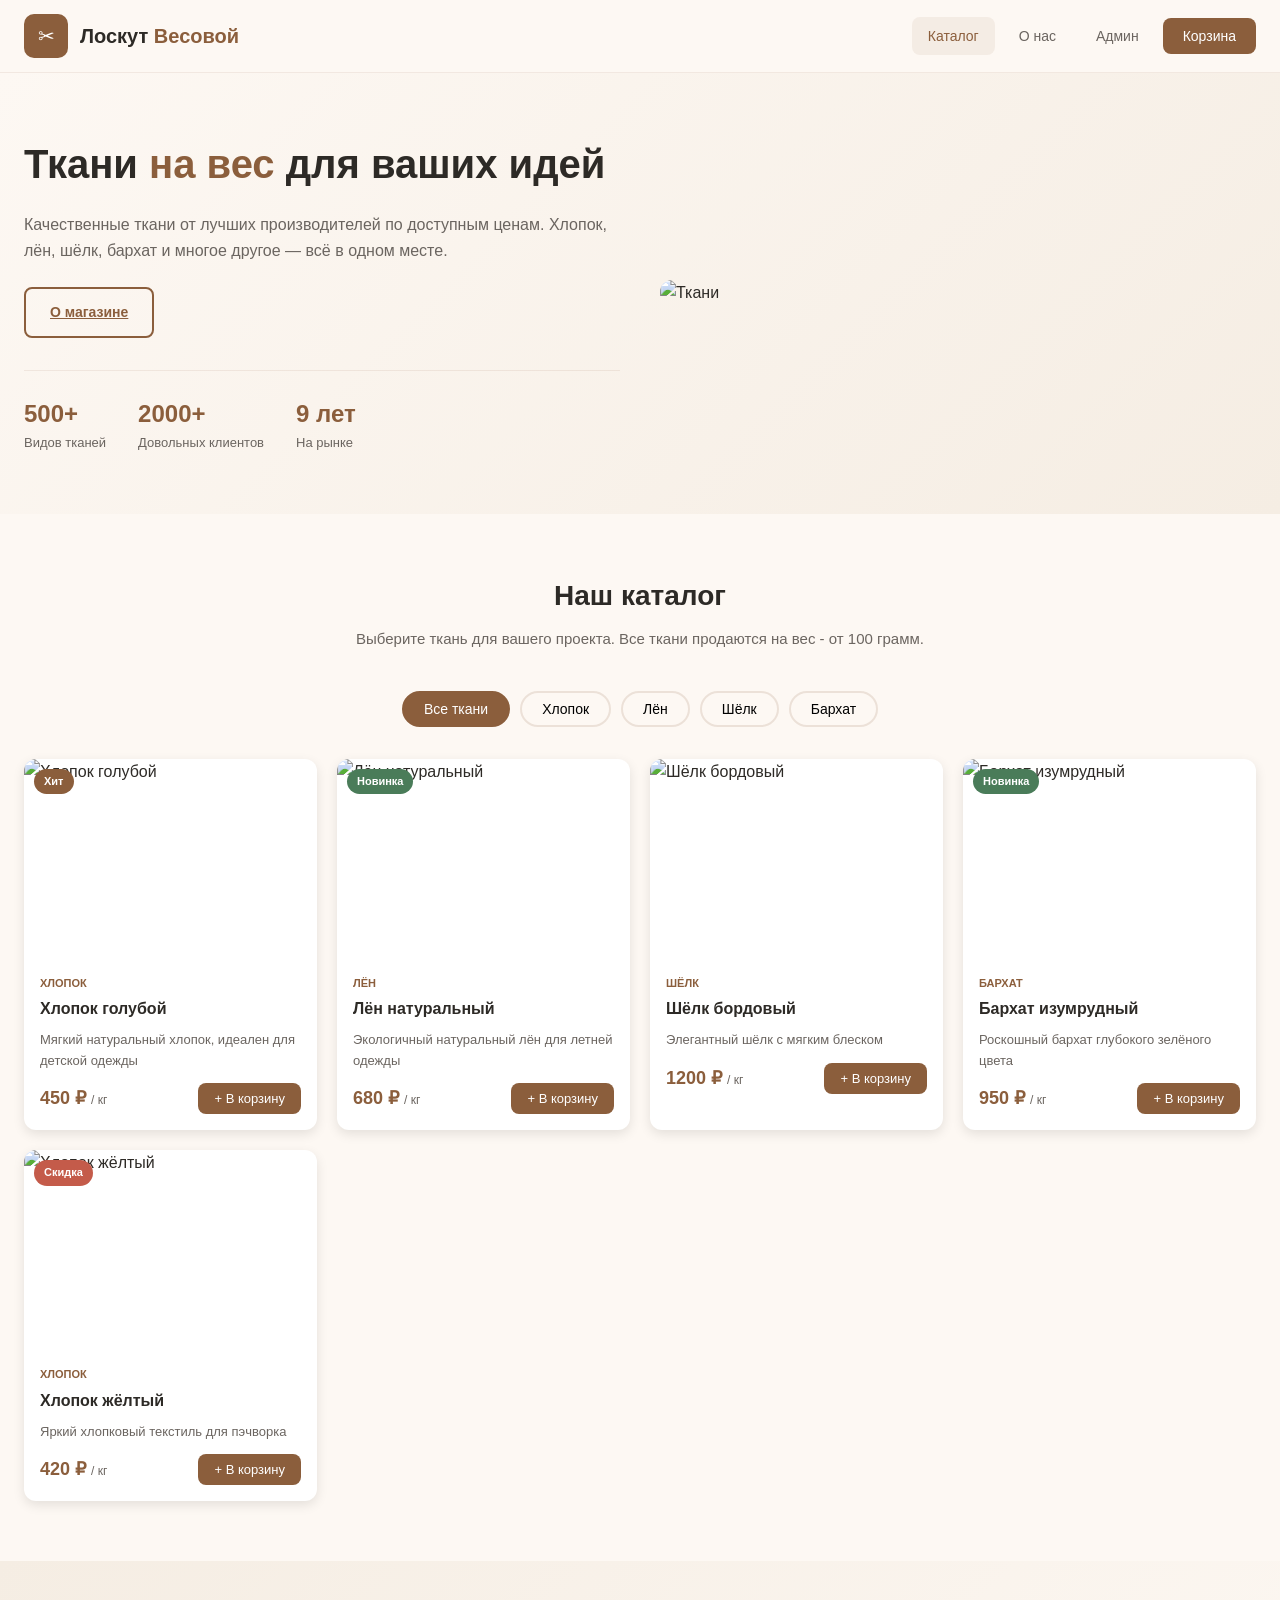
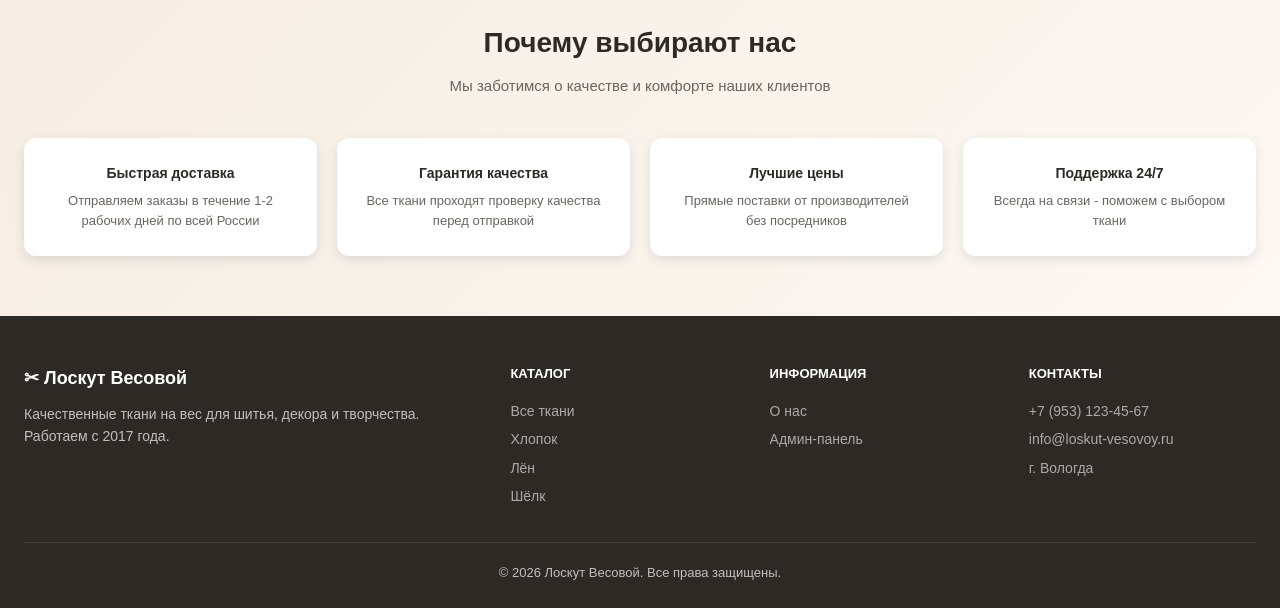
==== commit 13e3c22b: "Update index.html" ====
--- a/index.html
+++ b/index.html
@@ -6,6 +6,7 @@
     <title>Лоскут Весовой — Ткани на любой вкус</title>
     <link href="https://cdn.jsdelivr.net/npm/@fontsource/open-sans@4.5.14/index.min.css" rel="stylesheet">
     <link href="https://cdn.jsdelivr.net/npm/@fontsource/montserrat@4.5.14/index.min.css" rel="stylesheet">
+    <!-- ИСПРАВЛЕНО: путь к CSS -->
     <link rel="stylesheet" href="styles.css">
 </head>
 <body>
@@ -20,6 +21,8 @@
         <nav class="nav">
             <a href="index.html" class="nav-link active">Каталог</a>
             <a href="about.html" class="nav-link">О нас</a>
+            <!-- ДОБАВЛЕНО: Кнопка Админ, которая открывает попап -->
+            <button class="nav-link" onclick="openLoginModal()">Админ</button>
             <button class="cart-btn" onclick="toggleCart()">
                 Корзина
                 <span class="cart-badge" id="cartBadge" style="display:none">0</span>
@@ -193,7 +196,6 @@
             <button class="modal-close" onclick="closeAuthModal()">✕</button>
         </div>
         <div class="modal-body">
-            <!-- Форма Входа -->
             <form id="loginForm" onsubmit="handleAdminLogin(event)">
                 <div class="form-group">
                     <label class="form-label">Логин</label>
@@ -213,6 +215,7 @@
 <!-- Toast Notifications -->
 <div class="toast-container" id="toastContainer"></div>
 
+<!-- ИСПРАВЛЕНО: путь к JS -->
 <script src="script.js"></script>
 </body>
 </html>
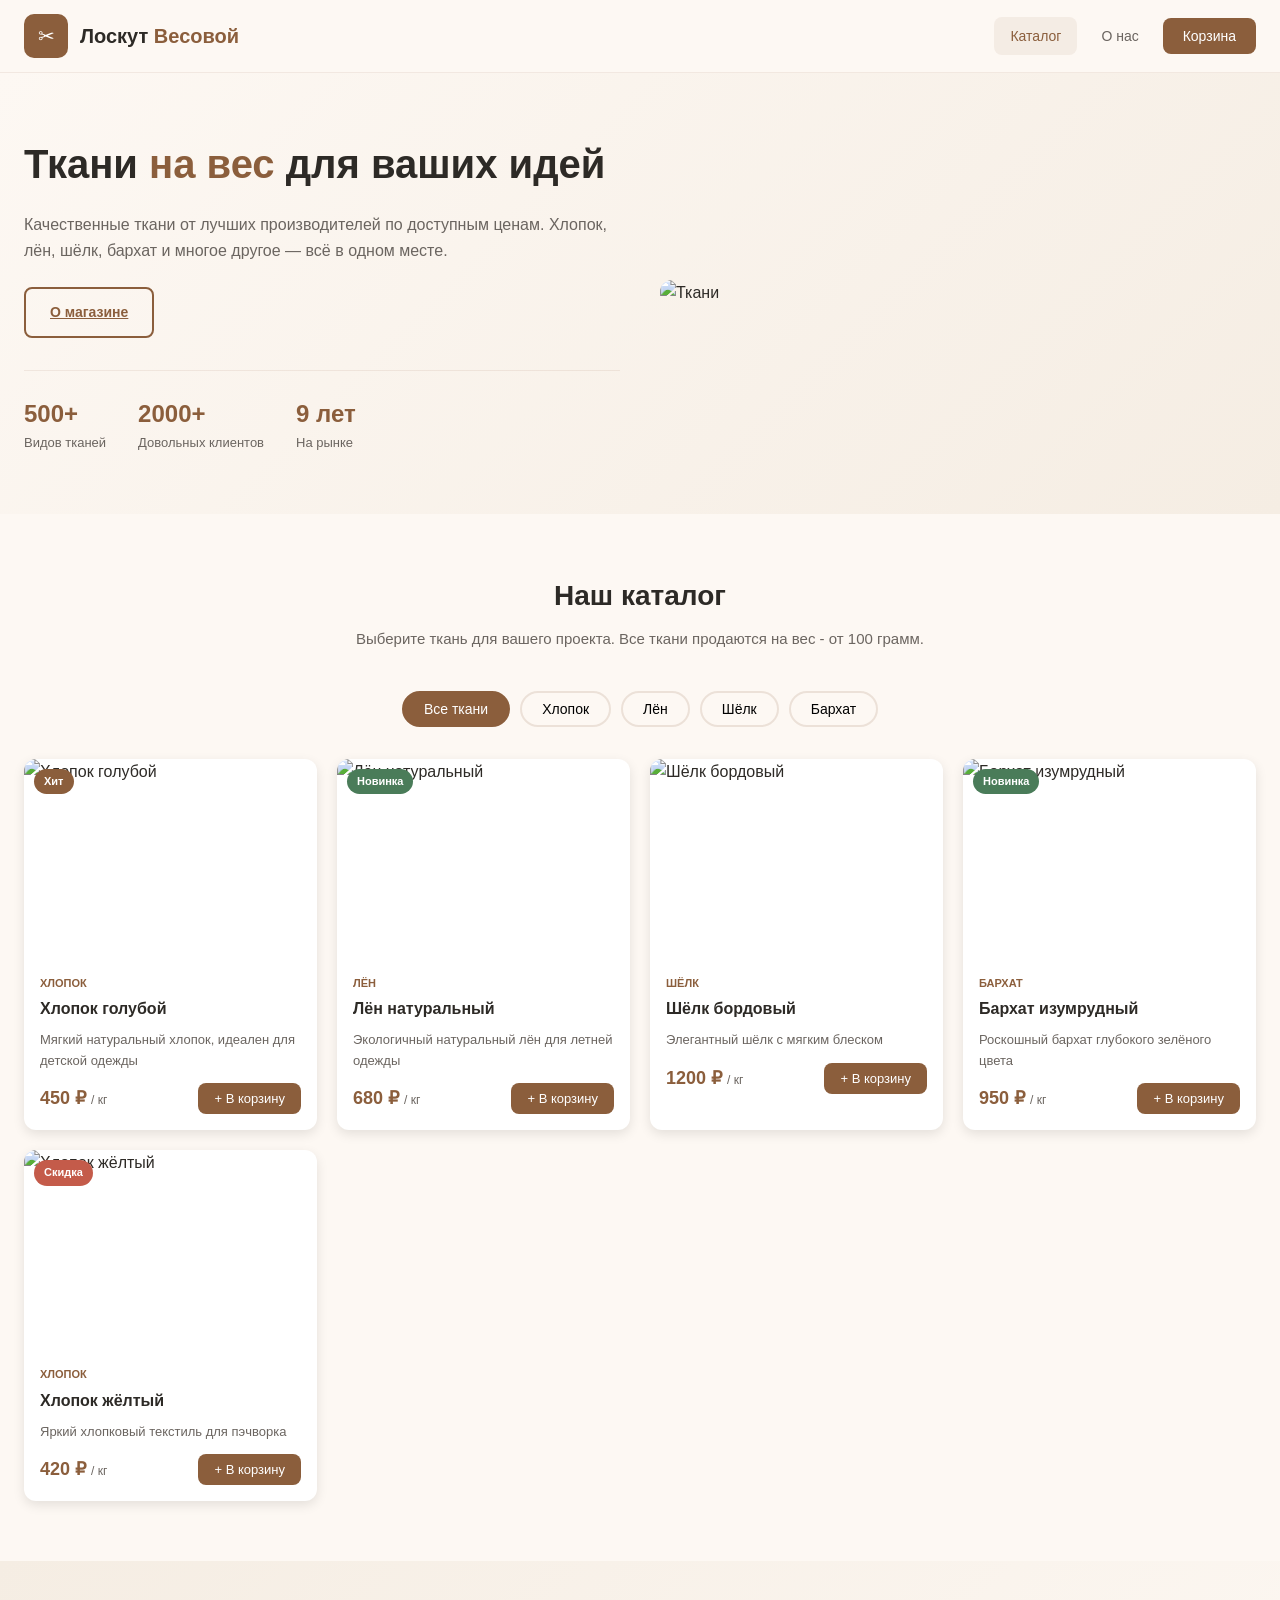
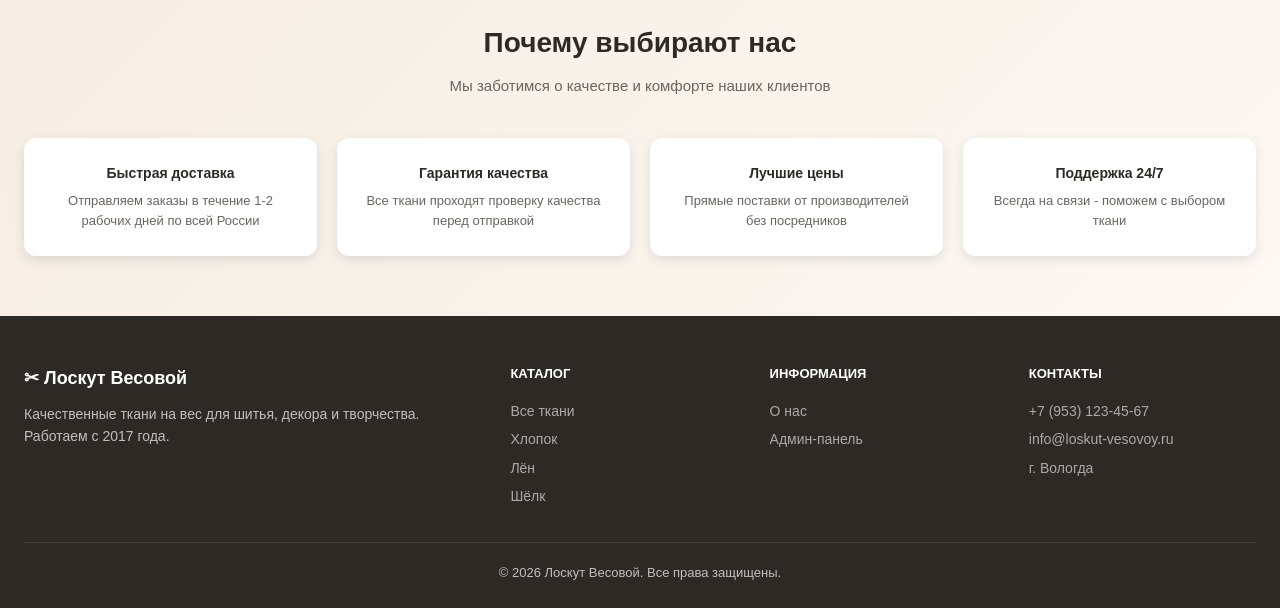
==== commit 155b6692: "Update index.html" ====
--- a/index.html
+++ b/index.html
@@ -6,12 +6,11 @@
     <title>Лоскут Весовой — Ткани на любой вкус</title>
     <link href="https://cdn.jsdelivr.net/npm/@fontsource/open-sans@4.5.14/index.min.css" rel="stylesheet">
     <link href="https://cdn.jsdelivr.net/npm/@fontsource/montserrat@4.5.14/index.min.css" rel="stylesheet">
-    <!-- ИСПРАВЛЕНО: путь к CSS -->
     <link rel="stylesheet" href="styles.css">
 </head>
 <body>
 
-<!-- Header -->
+<!-- Header (без кнопки Админ) -->
 <header class="header" id="header">
     <div class="header-inner">
         <a href="#" class="logo" onclick="showPage('catalog')">
@@ -21,8 +20,7 @@
         <nav class="nav">
             <a href="index.html" class="nav-link active">Каталог</a>
             <a href="about.html" class="nav-link">О нас</a>
-            <!-- ДОБАВЛЕНО: Кнопка Админ, которая открывает попап -->
-            <button class="nav-link" onclick="openLoginModal()">Админ</button>
+            <!-- Кнопка Админ убрана отсюда -->
             <button class="cart-btn" onclick="toggleCart()">
                 Корзина
                 <span class="cart-badge" id="cartBadge" style="display:none">0</span>
@@ -89,7 +87,7 @@
     </section>
 </div>
 
-<!-- Footer -->
+<!-- Footer (ссылка Админ-панель теперь открывает попап) -->
 <footer class="footer" id="footer">
     <div class="footer-inner">
         <div class="footer-brand">
@@ -106,7 +104,8 @@
         <div class="footer-col">
             <h4>Информация</h4>
             <a href="about.html">О нас</a>
-            <a href="admin.html">Админ-панель</a>
+            <!-- ИСПРАВЛЕНО: ссылка теперь открывает попап входа -->
+            <a onclick="openLoginModal(); return false;">Админ-панель</a>
         </div>
         <div class="footer-col">
             <h4>Контакты</h4>
@@ -199,11 +198,11 @@
             <form id="loginForm" onsubmit="handleAdminLogin(event)">
                 <div class="form-group">
                     <label class="form-label">Логин</label>
-                    <input type="text" class="form-input" id="loginUsername" required placeholder="admin">
+                    <input type="text" class="form-input" id="loginUsername" required placeholder="Логин">
                 </div>
                 <div class="form-group">
                     <label class="form-label">Пароль</label>
-                    <input type="password" class="form-input" id="loginPassword" required placeholder="admin123">
+                    <input type="password" class="form-input" id="loginPassword" required placeholder="Пароль">
                 </div>
                 <button type="submit" class="btn-primary" style="width: 100%;">Войти</button>
                 <p id="loginError" style="color: var(--danger); font-size: 13px; margin-top: 10px; display: none; text-align: center;">Ошибка входа</p>
@@ -215,7 +214,6 @@
 <!-- Toast Notifications -->
 <div class="toast-container" id="toastContainer"></div>
 
-<!-- ИСПРАВЛЕНО: путь к JS -->
 <script src="script.js"></script>
 </body>
 </html>
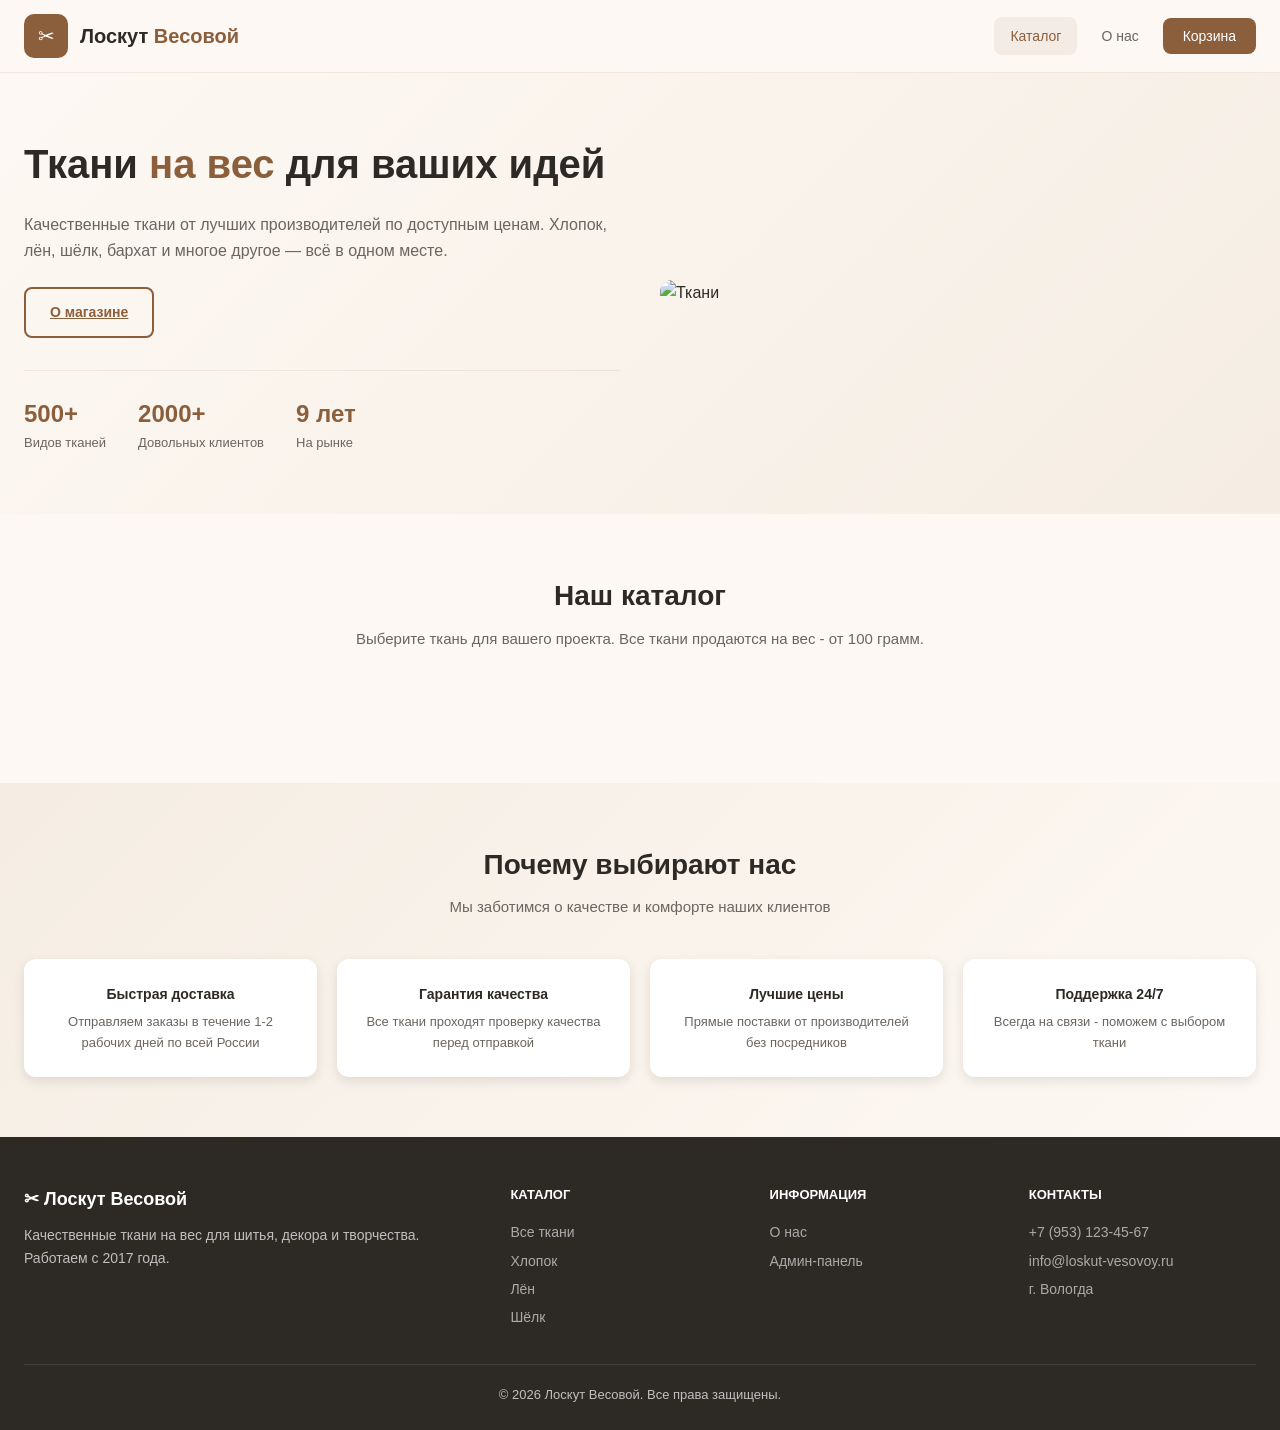
==== commit cd38cfb6: "Update index.html" ====
--- a/index.html
+++ b/index.html
@@ -187,7 +187,6 @@
     </div>
 </div>
 
-<!-- Auth Modal (ВХОД В АДМИНКУ) -->
 <div class="modal-overlay" id="authModal">
     <div class="modal" style="max-width: 400px;">
         <div class="modal-header">
@@ -211,9 +210,8 @@
     </div>
 </div>
 
-<!-- Toast Notifications -->
 <div class="toast-container" id="toastContainer"></div>
 
-<script src="script.js"></script>
+<script src="js.js"></script>
 </body>
 </html>
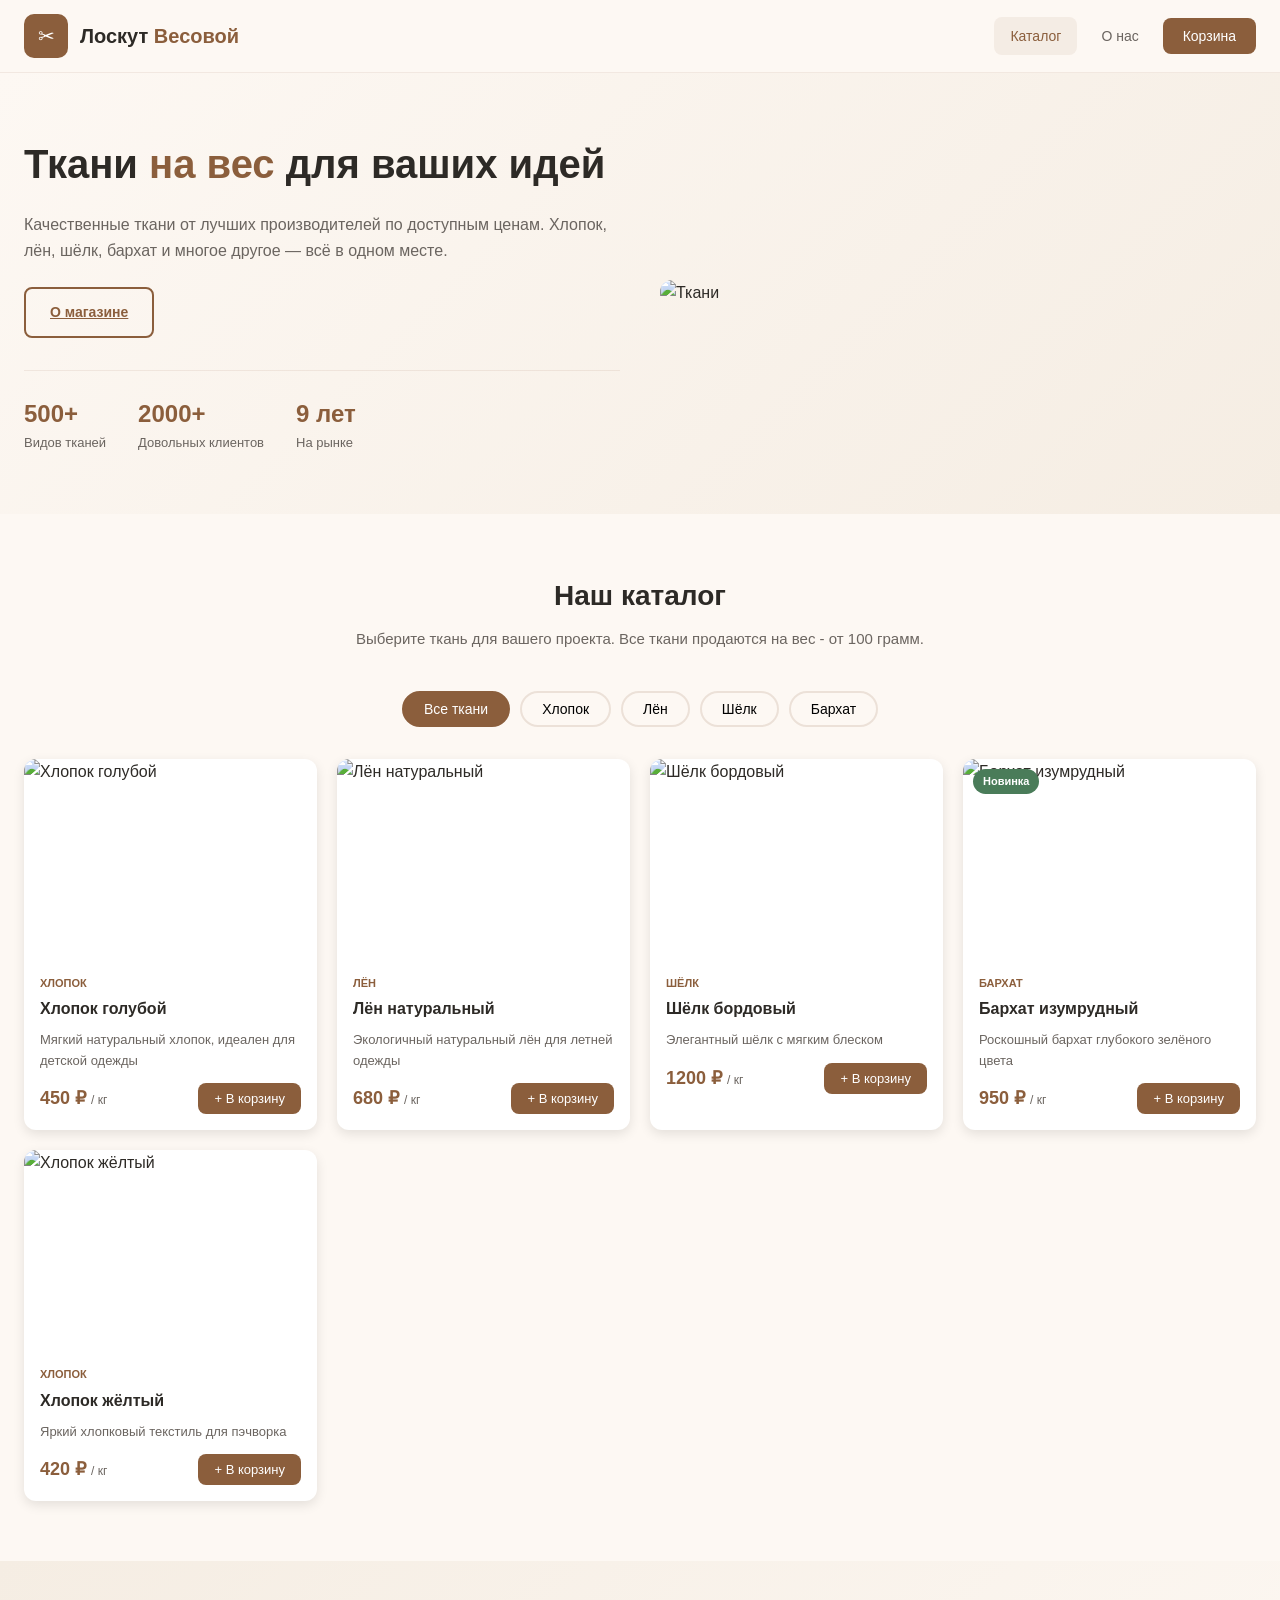
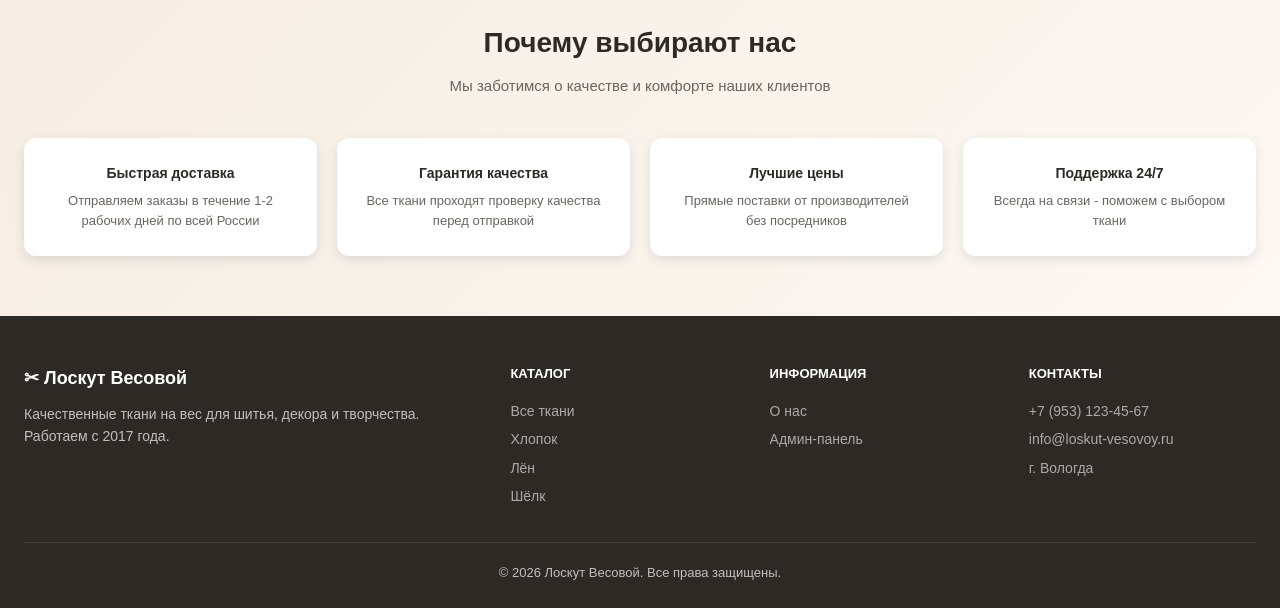
==== commit 22e8f04e: "Update index.html" ====
--- a/index.html
+++ b/index.html
@@ -10,7 +10,6 @@
 </head>
 <body>
 
-<!-- Header (без кнопки Админ) -->
 <header class="header" id="header">
     <div class="header-inner">
         <a href="#" class="logo" onclick="showPage('catalog')">
@@ -20,7 +19,7 @@
         <nav class="nav">
             <a href="index.html" class="nav-link active">Каталог</a>
             <a href="about.html" class="nav-link">О нас</a>
-            <!-- Кнопка Админ убрана отсюда -->
+
             <button class="cart-btn" onclick="toggleCart()">
                 Корзина
                 <span class="cart-badge" id="cartBadge" style="display:none">0</span>
@@ -29,7 +28,6 @@
     </div>
 </header>
 
-<!-- Hero -->
 <section class="hero" id="hero-section">
     <div class="hero-inner">
         <div class="hero-content">
@@ -87,7 +85,6 @@
     </section>
 </div>
 
-<!-- Footer (ссылка Админ-панель теперь открывает попап) -->
 <footer class="footer" id="footer">
     <div class="footer-inner">
         <div class="footer-brand">
@@ -104,7 +101,6 @@
         <div class="footer-col">
             <h4>Информация</h4>
             <a href="about.html">О нас</a>
-            <!-- ИСПРАВЛЕНО: ссылка теперь открывает попап входа -->
             <a onclick="openLoginModal(); return false;">Админ-панель</a>
         </div>
         <div class="footer-col">
@@ -117,7 +113,6 @@
     <div class="footer-bottom">© 2026 Лоскут Весовой. Все права защищены.</div>
 </footer>
 
-<!-- Cart Sidebar -->
 <div class="cart-overlay" id="cartOverlay" onclick="toggleCart()"></div>
 <div class="cart-sidebar" id="cartSidebar">
     <div class="cart-header">
@@ -134,7 +129,6 @@
     </div>
 </div>
 
-<!-- Product Popup Modal -->
 <div class="modal-overlay" id="productModal">
     <div class="modal modal-product">
         <div class="modal-header">
@@ -145,7 +139,6 @@
     </div>
 </div>
 
-<!-- Checkout Modal -->
 <div class="modal-overlay" id="checkoutModal">
     <div class="modal">
         <div class="modal-header">
@@ -212,6 +205,6 @@
 
 <div class="toast-container" id="toastContainer"></div>
 
-<script src="js.js"></script>
+<script src="script.js"></script>
 </body>
 </html>
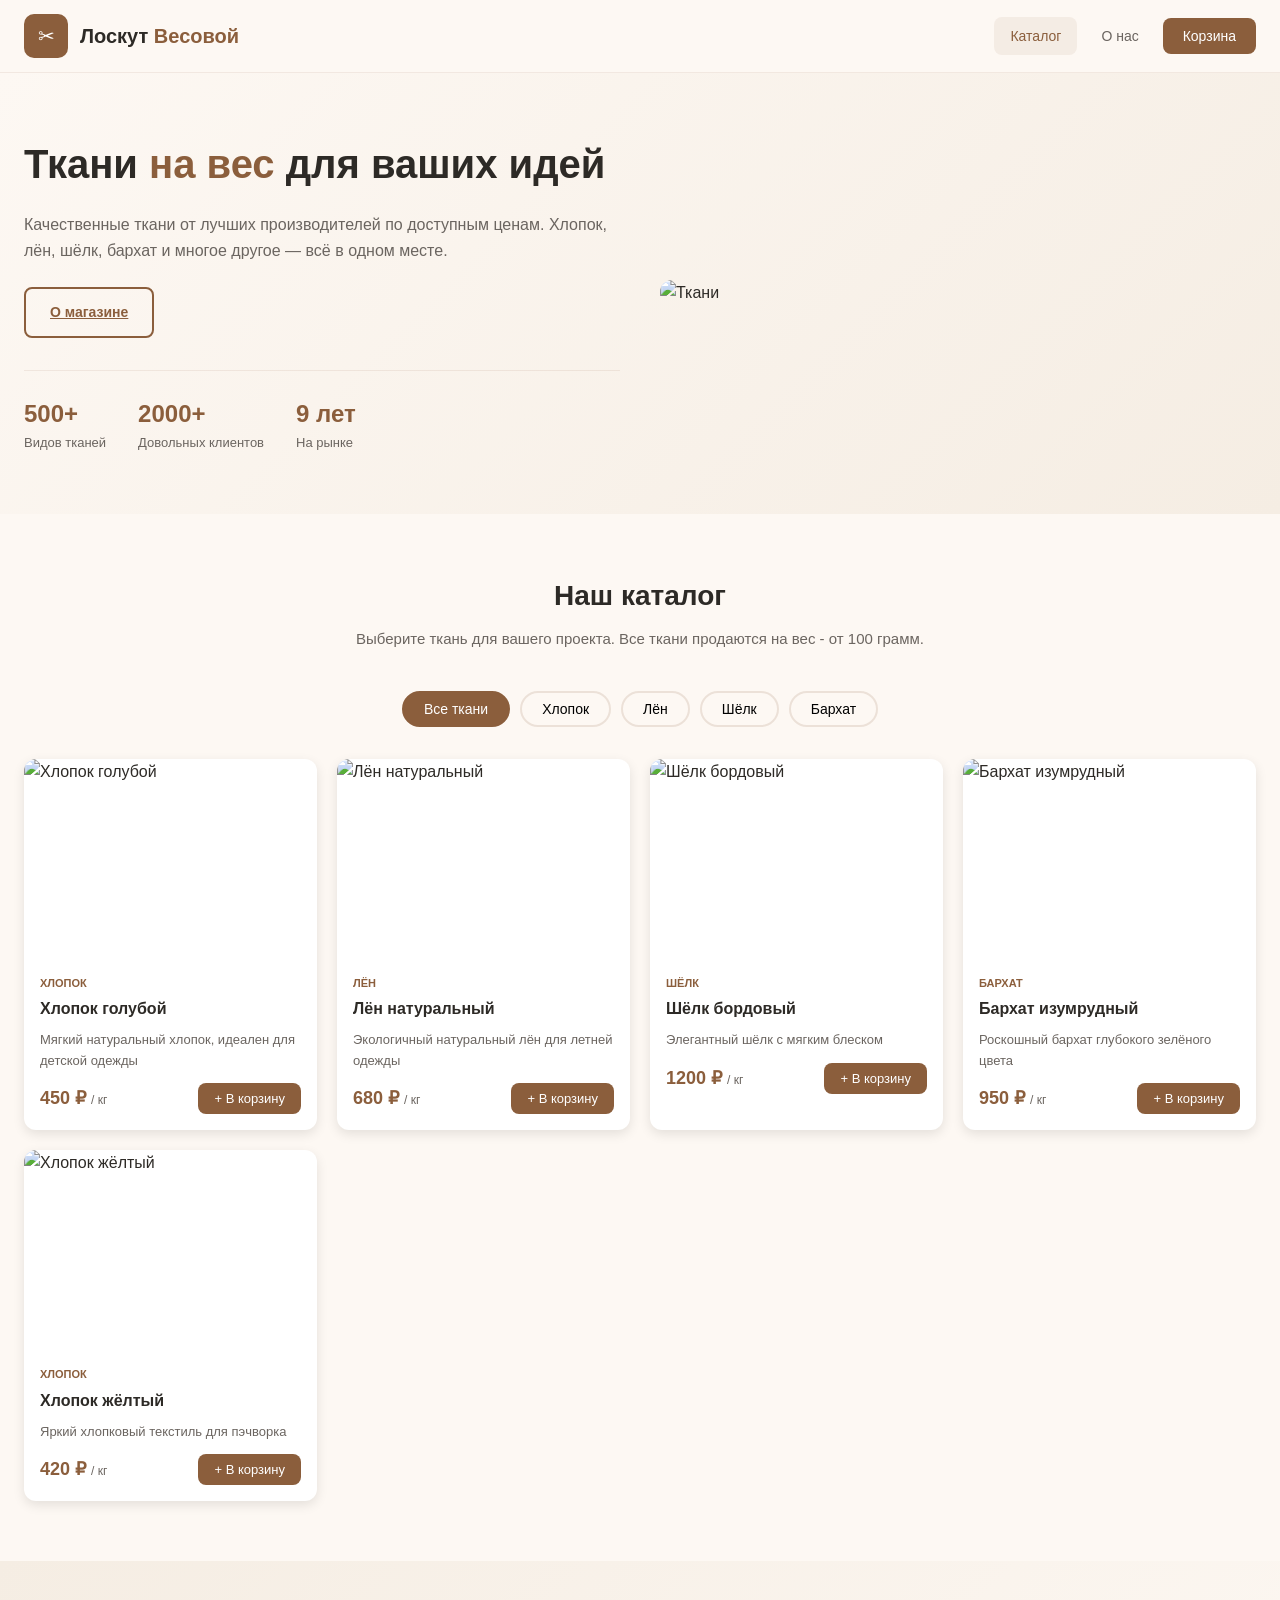
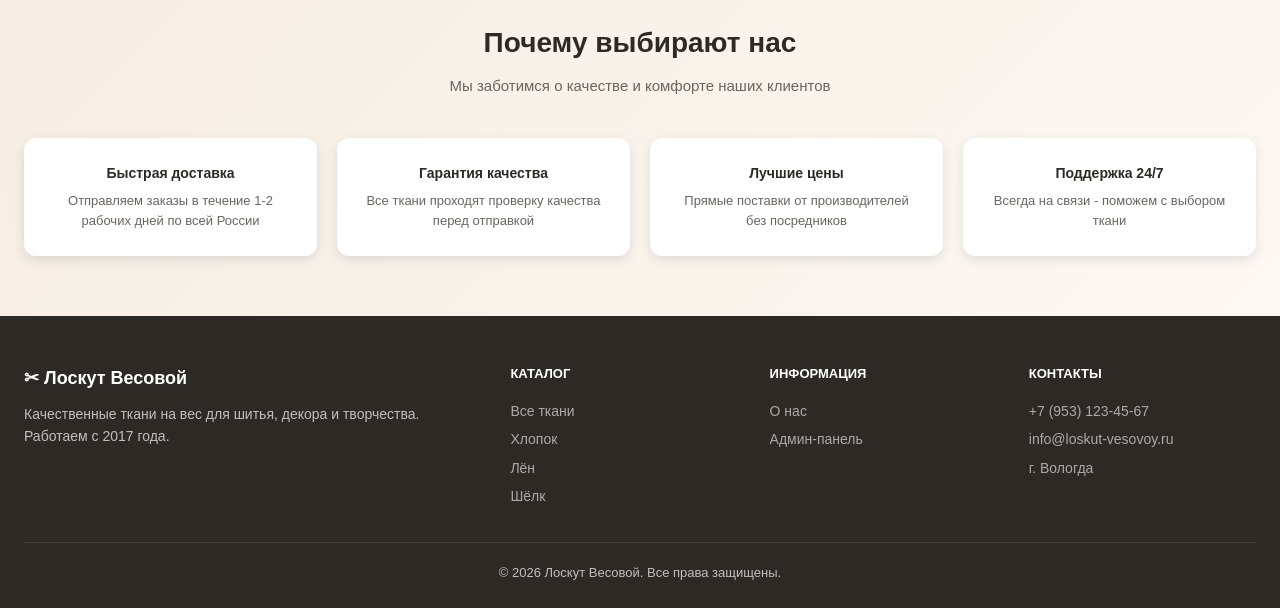
==== commit b085a8b0: "Update index.html" ====
--- a/index.html
+++ b/index.html
@@ -3,7 +3,7 @@
 <head>
     <meta charset="UTF-8">
     <meta name="viewport" content="width=device-width, initial-scale=1.0">
-    <title>Лоскут Весовой — Ткани на любой вкус</title>
+    <title>Лоскут Весовой - Ткани на любой вкус</title>
     <link href="https://cdn.jsdelivr.net/npm/@fontsource/open-sans@4.5.14/index.min.css" rel="stylesheet">
     <link href="https://cdn.jsdelivr.net/npm/@fontsource/montserrat@4.5.14/index.min.css" rel="stylesheet">
     <link rel="stylesheet" href="styles.css">
@@ -205,6 +205,6 @@
 
 <div class="toast-container" id="toastContainer"></div>
 
-<script src="script.js"></script>
+<script src="js.js"></script>
 </body>
 </html>
